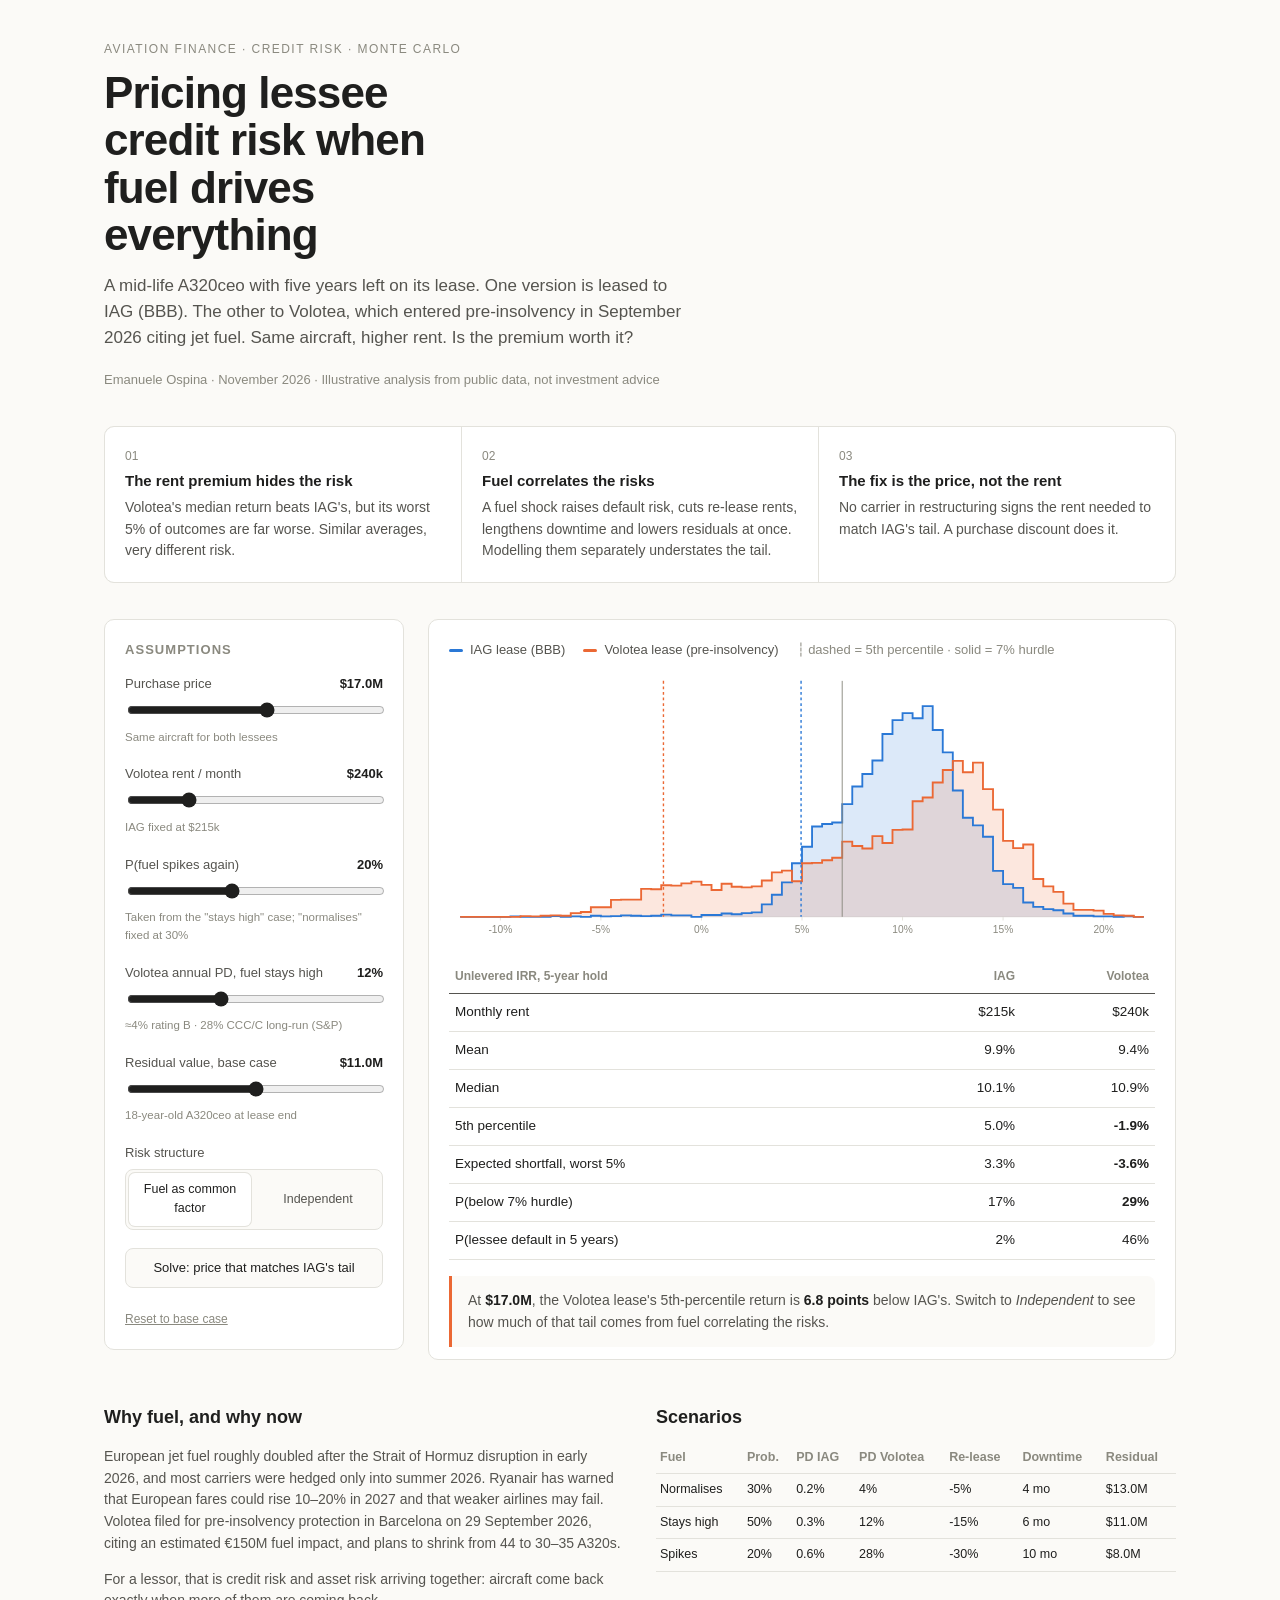
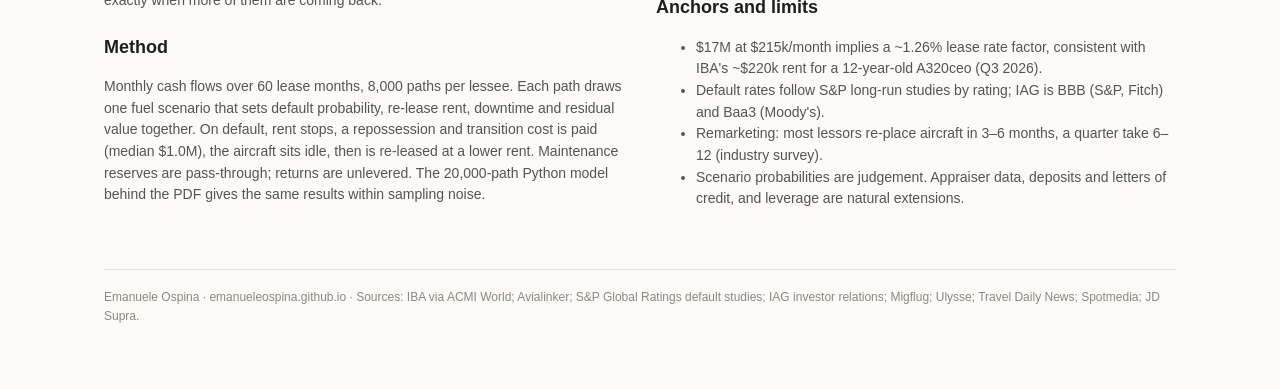
==== a320-lease-risk/index.html @ b13e16e5 "Add A320ceo lease credit-risk interactive analysis Co-Authored-By: Claude Opus 5.5 <noreply@anthropi" ====
<!doctype html>
<html lang="en">
<head>
<meta charset="utf-8">
<meta name="viewport" content="width=device-width,initial-scale=1">
<title>A320ceo Lease Risk</title>
<meta name="description" content="Interactive Monte Carlo: pricing lessee credit risk on a mid-life A320ceo when jet fuel drives default, re-lease rents and residual values together.">
<style>
:root{
  --bg:#fbfaf7;--surface:#ffffff;--ink:#1f1f1e;--ink2:#55544f;--muted:#8a897f;--rule:#e3e2dc;
  --iag:#2a78d6;--vol:#eb6834;--iag-fill:rgba(42,120,214,.16);--vol-fill:rgba(235,104,52,.16);
  --accent:#1f1f1e;
}
@media (prefers-color-scheme:dark){:root:not([data-theme="light"]){
  --bg:#121211;--surface:#1a1a19;--ink:#f0efec;--ink2:#c3c2b7;--muted:#8f8e85;--rule:#2e2e2b;
  --iag:#3987e5;--vol:#d95926;--iag-fill:rgba(57,135,229,.2);--vol-fill:rgba(217,89,38,.2);--accent:#f0efec;}}
:root[data-theme="dark"]{--bg:#121211;--surface:#1a1a19;--ink:#f0efec;--ink2:#c3c2b7;--muted:#8f8e85;--rule:#2e2e2b;
  --iag:#3987e5;--vol:#d95926;--iag-fill:rgba(57,135,229,.2);--vol-fill:rgba(217,89,38,.2);--accent:#f0efec;}
*{box-sizing:border-box}
body{margin:0;background:var(--bg);color:var(--ink);font:15px/1.55 -apple-system,BlinkMacSystemFont,"Segoe UI",Inter,Helvetica,Arial,sans-serif;-webkit-font-smoothing:antialiased}
.wrap{max-width:1120px;margin:0 auto;padding:40px 24px 64px}
header .kicker{font-size:12px;letter-spacing:.12em;text-transform:uppercase;color:var(--muted);margin-bottom:10px}
h1{font-size:clamp(28px,4.4vw,44px);line-height:1.08;letter-spacing:-.02em;margin:0 0 14px;font-weight:700;max-width:16ch}
.lede{font-size:17px;color:var(--ink2);max-width:62ch;margin:0}
.byline{margin-top:18px;font-size:13px;color:var(--muted)}
.byline a{color:var(--ink2)}
.findings{display:grid;grid-template-columns:repeat(3,1fr);gap:1px;background:var(--rule);border:1px solid var(--rule);border-radius:10px;overflow:hidden;margin:36px 0}
.finding{background:var(--surface);padding:20px}
.finding .n{font-size:12px;color:var(--muted);font-variant-numeric:tabular-nums}
.finding h3{font-size:15px;margin:6px 0 6px;line-height:1.3}
.finding p{margin:0;font-size:14px;color:var(--ink2)}
.lab{display:grid;grid-template-columns:300px 1fr;gap:24px;align-items:start}
.panel{background:var(--surface);border:1px solid var(--rule);border-radius:10px;padding:20px}
.panel h2{font-size:13px;letter-spacing:.08em;text-transform:uppercase;color:var(--muted);margin:0 0 14px;font-weight:600}
.ctl{margin-bottom:18px}
.ctl label{display:flex;justify-content:space-between;font-size:13px;color:var(--ink2);margin-bottom:6px}
.ctl label b{color:var(--ink);font-variant-numeric:tabular-nums;font-weight:600}
.ctl .hint{font-size:11.5px;color:var(--muted);margin-top:4px}
input[type=range]{width:100%;accent-color:var(--accent)}
.toggle{display:flex;gap:6px;background:var(--bg);border:1px solid var(--rule);border-radius:8px;padding:3px}
.toggle button{flex:1;border:0;background:transparent;color:var(--ink2);font:inherit;font-size:12.5px;padding:7px 6px;border-radius:6px;cursor:pointer}
.toggle button[aria-pressed=true]{background:var(--surface);color:var(--ink);box-shadow:0 0 0 1px var(--rule)}
.btn{width:100%;border:1px solid var(--rule);background:var(--bg);color:var(--ink);font:inherit;font-size:13px;padding:9px;border-radius:8px;cursor:pointer}
.btn:hover{border-color:var(--muted)}
.reset{background:none;border:0;color:var(--muted);font:inherit;font-size:12px;cursor:pointer;padding:0;text-decoration:underline}
.chartcard{padding:20px 20px 12px}
.legend{display:flex;gap:18px;font-size:13px;color:var(--ink2);margin-bottom:6px;flex-wrap:wrap}
.legend span{display:inline-flex;align-items:center;gap:7px}
.legend i{width:14px;height:3px;border-radius:2px;display:inline-block}
svg{display:block;width:100%;height:auto;overflow:visible}
.axis text{fill:var(--muted);font-size:11px}
.axis line,.axis path{stroke:var(--rule)}
.tip{position:absolute;pointer-events:none;background:var(--surface);border:1px solid var(--rule);border-radius:8px;padding:8px 10px;font-size:12px;box-shadow:0 4px 16px rgba(0,0,0,.08);opacity:0;transition:opacity .1s;white-space:nowrap}
.tip .row{display:flex;gap:10px;justify-content:space-between}
.stats{width:100%;border-collapse:collapse;margin-top:14px;font-size:13.5px;font-variant-numeric:tabular-nums}
.stats th{text-align:left;font-weight:600;color:var(--muted);font-size:12px;padding:8px 6px;border-bottom:1px solid var(--ink2)}
.stats th:not(:first-child),.stats td:not(:first-child){text-align:right}
.stats td{padding:8px 6px;border-bottom:1px solid var(--rule)}
.stats td.bad{font-weight:600}
.callout{margin-top:16px;padding:14px 16px;border-left:3px solid var(--vol);background:var(--bg);border-radius:0 8px 8px 0;font-size:14px;color:var(--ink2)}
.callout b{color:var(--ink)}
section.notes{margin-top:44px;display:grid;grid-template-columns:1fr 1fr;gap:32px}
section.notes h2{font-size:18px;margin:0 0 10px}
section.notes p,section.notes li{font-size:14px;color:var(--ink2)}
table.sc{width:100%;border-collapse:collapse;font-size:12.5px;font-variant-numeric:tabular-nums}
table.sc th,table.sc td{padding:6px 4px;border-bottom:1px solid var(--rule);text-align:left}
table.sc th{color:var(--muted);font-weight:600}
footer{margin-top:44px;padding-top:18px;border-top:1px solid var(--rule);font-size:12px;color:var(--muted)}
.busy{opacity:.5;transition:opacity .15s}
@media (max-width:860px){.lab{grid-template-columns:1fr}.findings{grid-template-columns:1fr}section.notes{grid-template-columns:1fr}}
@media (max-width:480px){.wrap{padding:28px 16px 48px}}
</style>
</head>
<body>
<div class="wrap">
<header>
  <div class="kicker">Aviation finance · Credit risk · Monte Carlo</div>
  <h1>Pricing lessee credit risk when fuel drives everything</h1>
  <p class="lede">A mid-life A320ceo with five years left on its lease. One version is leased to IAG (BBB). The other to Volotea, which entered pre-insolvency in September 2026 citing jet fuel. Same aircraft, higher rent. Is the premium worth it?</p>
  <div class="byline">Emanuele Ospina · November 2026 · Illustrative analysis from public data, not investment advice</div>
</header>

<div class="findings">
  <div class="finding"><div class="n">01</div><h3>The rent premium hides the risk</h3><p>Volotea's median return beats IAG's, but its worst 5% of outcomes are far worse. Similar averages, very different risk.</p></div>
  <div class="finding"><div class="n">02</div><h3>Fuel correlates the risks</h3><p>A fuel shock raises default risk, cuts re-lease rents, lengthens downtime and lowers residuals at once. Modelling them separately understates the tail.</p></div>
  <div class="finding"><div class="n">03</div><h3>The fix is the price, not the rent</h3><p>No carrier in restructuring signs the rent needed to match IAG's tail. A purchase discount does it.</p></div>
</div>

<div class="lab">
  <aside class="panel" aria-label="Assumptions">
    <h2>Assumptions</h2>
    <div class="ctl"><label for="price">Purchase price <b id="price-v"></b></label>
      <input id="price" type="range" min="11" max="22" step="0.1" value="17">
      <div class="hint">Same aircraft for both lessees</div></div>
    <div class="ctl"><label for="rentv">Volotea rent / month <b id="rentv-v"></b></label>
      <input id="rentv" type="range" min="200" max="380" step="5" value="240">
      <div class="hint">IAG fixed at $215k</div></div>
    <div class="ctl"><label for="pspike">P(fuel spikes again) <b id="pspike-v"></b></label>
      <input id="pspike" type="range" min="0" max="50" step="1" value="20">
      <div class="hint">Taken from the "stays high" case; "normalises" fixed at 30%</div></div>
    <div class="ctl"><label for="pdv">Volotea annual PD, fuel stays high <b id="pdv-v"></b></label>
      <input id="pdv" type="range" min="2" max="30" step="1" value="12">
      <div class="hint">≈4% rating B · 28% CCC/C long-run (S&amp;P)</div></div>
    <div class="ctl"><label for="resid">Residual value, base case <b id="resid-v"></b></label>
      <input id="resid" type="range" min="6" max="16" step="0.5" value="11">
      <div class="hint">18-year-old A320ceo at lease end</div></div>
    <div class="ctl"><label>Risk structure</label>
      <div class="toggle" role="group" aria-label="Risk structure">
        <button id="t-corr" aria-pressed="true">Fuel as common factor</button>
        <button id="t-ind" aria-pressed="false">Independent</button>
      </div></div>
    <div class="ctl"><button class="btn" id="solve">Solve: price that matches IAG's tail</button></div>
    <button class="reset" id="reset">Reset to base case</button>
  </aside>

  <div>
    <div class="panel chartcard" id="chartwrap" style="position:relative">
      <div class="legend"><span><i style="background:var(--iag)"></i>IAG lease (BBB)</span><span><i style="background:var(--vol)"></i>Volotea lease (pre-insolvency)</span><span style="color:var(--muted)">┆ dashed = 5th percentile · solid = 7% hurdle</span></div>
      <svg id="chart" viewBox="0 0 760 300" role="img" aria-label="Distribution of unlevered IRR for both leases"></svg>
      <div class="tip" id="tip"></div>
      <table class="stats" aria-label="Summary statistics">
        <thead><tr><th>Unlevered IRR, 5-year hold</th><th>IAG</th><th>Volotea</th></tr></thead>
        <tbody id="stats"></tbody>
      </table>
      <div class="callout" id="callout"></div>
    </div>
  </div>
</div>

<section class="notes">
  <div>
    <h2>Why fuel, and why now</h2>
    <p>European jet fuel roughly doubled after the Strait of Hormuz disruption in early 2026, and most carriers were hedged only into summer 2026. Ryanair has warned that European fares could rise 10–20% in 2027 and that weaker airlines may fail. Volotea filed for pre-insolvency protection in Barcelona on 29 September 2026, citing an estimated €150M fuel impact, and plans to shrink from 44 to 30–35 A320s.</p>
    <p>For a lessor, that is credit risk and asset risk arriving together: aircraft come back exactly when more of them are coming back.</p>
    <h2 style="margin-top:22px">Method</h2>
    <p>Monthly cash flows over 60 lease months, 8,000 paths per lessee. Each path draws one fuel scenario that sets default probability, re-lease rent, downtime and residual value together. On default, rent stops, a repossession and transition cost is paid (median $1.0M), the aircraft sits idle, then is re-leased at a lower rent. Maintenance reserves are pass-through; returns are unlevered. The 20,000-path Python model behind the PDF gives the same results within sampling noise.</p>
  </div>
  <div>
    <h2>Scenarios</h2>
    <table class="sc">
      <thead><tr><th>Fuel</th><th>Prob.</th><th>PD IAG</th><th>PD Volotea</th><th>Re-lease</th><th>Downtime</th><th>Residual</th></tr></thead>
      <tbody id="sc"></tbody>
    </table>
    <h2 style="margin-top:22px">Anchors and limits</h2>
    <ul>
      <li>$17M at $215k/month implies a ~1.26% lease rate factor, consistent with IBA's ~$220k rent for a 12-year-old A320ceo (Q3 2026).</li>
      <li>Default rates follow S&amp;P long-run studies by rating; IAG is BBB (S&amp;P, Fitch) and Baa3 (Moody's).</li>
      <li>Remarketing: most lessors re-place aircraft in 3–6 months, a quarter take 6–12 (industry survey).</li>
      <li>Scenario probabilities are judgement. Appraiser data, deposits and letters of credit, and leverage are natural extensions.</li>
    </ul>
  </div>
</section>

<footer>Emanuele Ospina · emanueleospina.github.io · Sources: IBA via ACMI World; Avialinker; S&amp;P Global Ratings default studies; IAG investor relations; Migflug; Ulysse; Travel Daily News; Spotmedia; JD Supra.</footer>
</div>

<script>
(()=>{
const T=60,N=8000,HURDLE=0.07,RENT_IAG=215e3,REPO=1.0e6;
const BASE={price:17,rentv:240,pspike:20,pdv:12,resid:11,corr:true};
let S={...BASE};
const $=id=>document.getElementById(id);

function scen(){
  const ps=S.pspike/100, pn=0.30, ph=Math.max(0,1-pn-ps);
  return [
    {name:"Normalises",p:pn,pdI:.002,pdV:.04,hc:-.05,res:(S.resid+2)*1e6,down:4},
    {name:"Stays high",p:ph,pdI:.003,pdV:S.pdv/100,hc:-.15,res:S.resid*1e6,down:6},
    {name:"Spikes",p:ps,pdI:.006,pdV:.28,hc:-.30,res:(S.resid-3)*1e6,down:10}];
}
function rng(seed){return()=>{seed|=0;seed=seed+0x6D2B79F5|0;let t=Math.imul(seed^seed>>>15,1|seed);t=t+Math.imul(t^t>>>7,61|t)^t;return((t^t>>>14)>>>0)/4294967296}}
function normal(r){let u=0;while(!u)u=r();return Math.sqrt(-2*Math.log(u))*Math.cos(2*Math.PI*r())}
function pick(r,sc){const u=r();let c=0;for(let i=0;i<3;i++){c+=sc[i].p;if(u<c)return i}return 2}

function irr(cf){let lo=-0.05,hi=0.10;
  for(let k=0;k<60;k++){const m=(lo+hi)/2;let npv=0,d=1;for(let t=0;t<=T;t++){npv+=cf[t]/d;d*=1+m}
    if(npv>0)lo=m;else hi=m}
  return Math.pow(1+(lo+hi)/2,12)-1}

function simulate(lessee,price,rent,n=N,seed=42){
  const r=rng(seed),sc=scen(),out=new Float64Array(n);let defs=0;const cf=new Float64Array(T+1);
  for(let j=0;j<n;j++){
    const s0=pick(r,sc);
    const sp=S.corr?s0:pick(r,sc),sh=S.corr?s0:pick(r,sc),sr=S.corr?s0:pick(r,sc),sd=S.corr?s0:pick(r,sc);
    const pd=lessee==="iag"?sc[sp].pdI:sc[sp].pdV;
    const hc=sc[sh].hc+0.05*normal(r);
    const resid=sc[sr].res*Math.exp(0.15*normal(r));
    const down=Math.min(24,Math.max(1,Math.round(sc[sd].down*Math.exp(0.35*normal(r)))));
    const repo=REPO*Math.exp(0.4*normal(r));
    const h=1-Math.pow(1-pd,1/12);
    const tau=Math.ceil(Math.log(1-r())/Math.log(1-h));
    const def=tau<=T; if(def)defs++;
    cf[0]=-price;
    for(let m=1;m<=T;m++){
      let c=0;
      if(m<tau)c+=rent;
      else if(def&&m>=tau+down)c+=rent*(1+hc);
      if(def&&m===tau)c-=repo;
      if(m===T)c+=resid;
      cf[m]=c}
    out[j]=irr(cf)}
  return{irr:out,pdef:defs/n}}

function summarize(x){
  const s=Float64Array.from(x).sort();const n=s.length,q=p=>s[Math.min(n-1,Math.floor(p*n))];
  const p5=q(.05);let tail=0,k=0,sum=0,below=0;
  for(const v of s){sum+=v;if(v<=p5){tail+=v;k++}if(v<HURDLE)below++}
  return{mean:sum/n,p50:q(.5),p5,es:tail/k,below:below/n}}

const fmt=v=>(v*100).toFixed(1)+"%";
let last=null;

function run(){
  const price=S.price*1e6, rv=S.rentv*1e3;
  const a=simulate("iag",price,RENT_IAG), v=simulate("vol",price,rv);
  const A=summarize(a.irr),V=summarize(v.irr);
  last={a,v,A,V};
  draw(a.irr,v.irr,A,V);
  $("stats").innerHTML=[
    ["Monthly rent","$215k","$"+S.rentv+"k"],
    ["Mean",fmt(A.mean),fmt(V.mean)],
    ["Median",fmt(A.p50),fmt(V.p50)],
    ["5th percentile",fmt(A.p5),fmt(V.p5),V.p5<A.p5],
    ["Expected shortfall, worst 5%",fmt(A.es),fmt(V.es),V.es<A.es],
    ["P(below 7% hurdle)",(A.below*100).toFixed(0)+"%",(V.below*100).toFixed(0)+"%",V.below>A.below],
    ["P(lessee default in 5 years)",(a.pdef*100).toFixed(0)+"%",(v.pdef*100).toFixed(0)+"%"]
  ].map(r=>`<tr><td>${r[0]}</td><td>${r[1]}</td><td class="${r[3]?'bad':''}">${r[2]}</td></tr>`).join("");
  const gap=(A.p5-V.p5)*100;
  $("callout").innerHTML = gap>0.3
    ? `At <b>$${S.price.toFixed(1)}M</b>, the Volotea lease's 5th-percentile return is <b>${gap.toFixed(1)} points</b> below IAG's. ${S.corr?"Switch to <i>Independent</i> to see how much of that tail comes from fuel correlating the risks.":"Switch back to <i>Fuel as common factor</i>: treating the risks as independent makes the tail look safer than it is."}`
    : `At these assumptions the Volotea lease's tail is no worse than IAG's. The premium or discount is doing its job.`;
  $("sc").innerHTML=scen().map(s=>`<tr><td>${s.name}</td><td>${(s.p*100).toFixed(0)}%</td><td>${(s.pdI*100).toFixed(1)}%</td><td>${(s.pdV*100).toFixed(0)}%</td><td>${(s.hc*100).toFixed(0)}%</td><td>${s.down} mo</td><td>$${(s.res/1e6).toFixed(1)}M</td></tr>`).join("");
}

function draw(a,v,A,V){
  const W=760,H=300,m={l:12,r:12,t:16,b:30},lo=-12,hi=22,nb=68,bw=(hi-lo)/nb;
  const bin=x=>{const c=new Array(nb).fill(0);for(const y of x){const i=Math.floor((y*100-lo)/bw);if(i>=0&&i<nb)c[i]++}return c.map(k=>k/x.length)};
  const ca=bin(a),cv=bin(v),ymax=Math.max(...ca,...cv)*1.12;
  const X=p=>m.l+(p-lo)/(hi-lo)*(W-m.l-m.r), Y=d=>H-m.b-d/ymax*(H-m.t-m.b);
  const path=c=>{let s=`M${X(lo)},${Y(0)}`;c.forEach((d,i)=>{s+=`L${X(lo+i*bw)},${Y(d)}L${X(lo+(i+1)*bw)},${Y(d)}`});return s+`L${X(hi)},${Y(0)}`};
  let g=`<g class="axis"><line x1="${m.l}" x2="${W-m.r}" y1="${H-m.b}" y2="${H-m.b}"/>`;
  for(let t=-10;t<=20;t+=5)g+=`<line x1="${X(t)}" x2="${X(t)}" y1="${H-m.b}" y2="${H-m.b+4}"/><text x="${X(t)}" y="${H-m.b+17}" text-anchor="middle">${t}%</text>`;
  g+=`</g>`;
  g+=`<path d="${path(ca)}Z" fill="var(--iag-fill)"/><path d="${path(cv)}Z" fill="var(--vol-fill)"/>`;
  g+=`<path d="${path(ca)}" fill="none" stroke="var(--iag)" stroke-width="2"/><path d="${path(cv)}" fill="none" stroke="var(--vol)" stroke-width="2"/>`;
  g+=`<line x1="${X(7)}" x2="${X(7)}" y1="${m.t}" y2="${H-m.b}" stroke="var(--muted)" stroke-width="1"/>`;
  for(const [p,c] of [[A.p5,"var(--iag)"],[V.p5,"var(--vol)"]])
    g+=`<line x1="${X(p*100)}" x2="${X(p*100)}" y1="${m.t}" y2="${H-m.b}" stroke="${c}" stroke-width="1.5" stroke-dasharray="3 3"/>`;
  g+=`<line id="xh" y1="${m.t}" y2="${H-m.b}" stroke="var(--ink2)" stroke-width="1" opacity="0"/>`;
  g+=`<rect id="hit" x="${m.l}" y="${m.t}" width="${W-m.l-m.r}" height="${H-m.t-m.b}" fill="transparent"/>`;
  const svg=$("chart");svg.innerHTML=g;
  const hit=svg.querySelector("#hit"),xh=svg.querySelector("#xh"),tip=$("tip"),wrap=$("chartwrap");
  hit.onmousemove=e=>{
    const r=svg.getBoundingClientRect(),sx=(e.clientX-r.left)/r.width*W;
    const i=Math.max(0,Math.min(nb-1,Math.floor(((sx-m.l)/(W-m.l-m.r)*(hi-lo))/bw)));
    const x0=lo+i*bw;xh.setAttribute("x1",X(x0+bw/2));xh.setAttribute("x2",X(x0+bw/2));xh.setAttribute("opacity",.5);
    tip.innerHTML=`<div style="color:var(--muted);margin-bottom:3px">IRR ${x0.toFixed(1)}% to ${(x0+bw).toFixed(1)}%</div>
      <div class="row"><span><i style="display:inline-block;width:8px;height:8px;border-radius:2px;background:var(--iag);margin-right:5px"></i>IAG</span><b>${(ca[i]*100).toFixed(1)}% of paths</b></div>
      <div class="row"><span><i style="display:inline-block;width:8px;height:8px;border-radius:2px;background:var(--vol);margin-right:5px"></i>Volotea</span><b>${(cv[i]*100).toFixed(1)}% of paths</b></div>`;
    const wr=wrap.getBoundingClientRect();let left=e.clientX-wr.left+14;if(left>wr.width-190)left-=210;
    tip.style.left=left+"px";tip.style.top=(e.clientY-wr.top-10)+"px";tip.style.opacity=1};
  hit.onmouseleave=()=>{tip.style.opacity=0;xh.setAttribute("opacity",0)};
}

function solvePrice(){
  const btn=$("solve");btn.textContent="Solving…";btn.disabled=true;
  setTimeout(()=>{
    const n=3000,target=summarize(simulate("iag",S.price*1e6,RENT_IAG,n,7).irr).p5;
    let lo=5e6,hi=30e6;
    for(let k=0;k<22;k++){const mid=(lo+hi)/2;
      const p5=summarize(simulate("vol",mid,S.rentv*1e3,n,7).irr).p5;
      if(p5>target)lo=mid;else hi=mid}
    const p=(lo+hi)/2,disc=1-p/(S.price*1e6);
    btn.disabled=false;btn.textContent="Solve: price that matches IAG's tail";
    $("callout").innerHTML=`To give the Volotea lease the same 5th-percentile return as IAG at $${S.price.toFixed(1)}M, a buyer would pay about <b>$${(p/1e6).toFixed(1)}M</b>, a <b>${(disc*100).toFixed(0)}% ${disc>=0?"discount":"premium"}</b>.`;
  },30);
}

const ctrls={price:v=>"$"+(+v).toFixed(1)+"M",rentv:v=>"$"+v+"k",pspike:v=>v+"%",pdv:v=>v+"%",resid:v=>"$"+(+v).toFixed(1)+"M"};
let pending=null;
function schedule(){$("chartwrap").classList.add("busy");clearTimeout(pending);pending=setTimeout(()=>{run();$("chartwrap").classList.remove("busy")},60)}
function sync(){for(const k in ctrls){$(k).value=S[k];$(k+"-v").textContent=ctrls[k](S[k])}
  $("t-corr").setAttribute("aria-pressed",S.corr);$("t-ind").setAttribute("aria-pressed",!S.corr)}
for(const k in ctrls)$(k).addEventListener("input",e=>{S[k]=+e.target.value;$(k+"-v").textContent=ctrls[k](S[k]);schedule()});
$("t-corr").onclick=()=>{S.corr=true;sync();schedule()};
$("t-ind").onclick=()=>{S.corr=false;sync();schedule()};
$("reset").onclick=()=>{S={...BASE};sync();schedule()};
$("solve").onclick=solvePrice;
sync();run();
})();
</script>
</body>
</html>
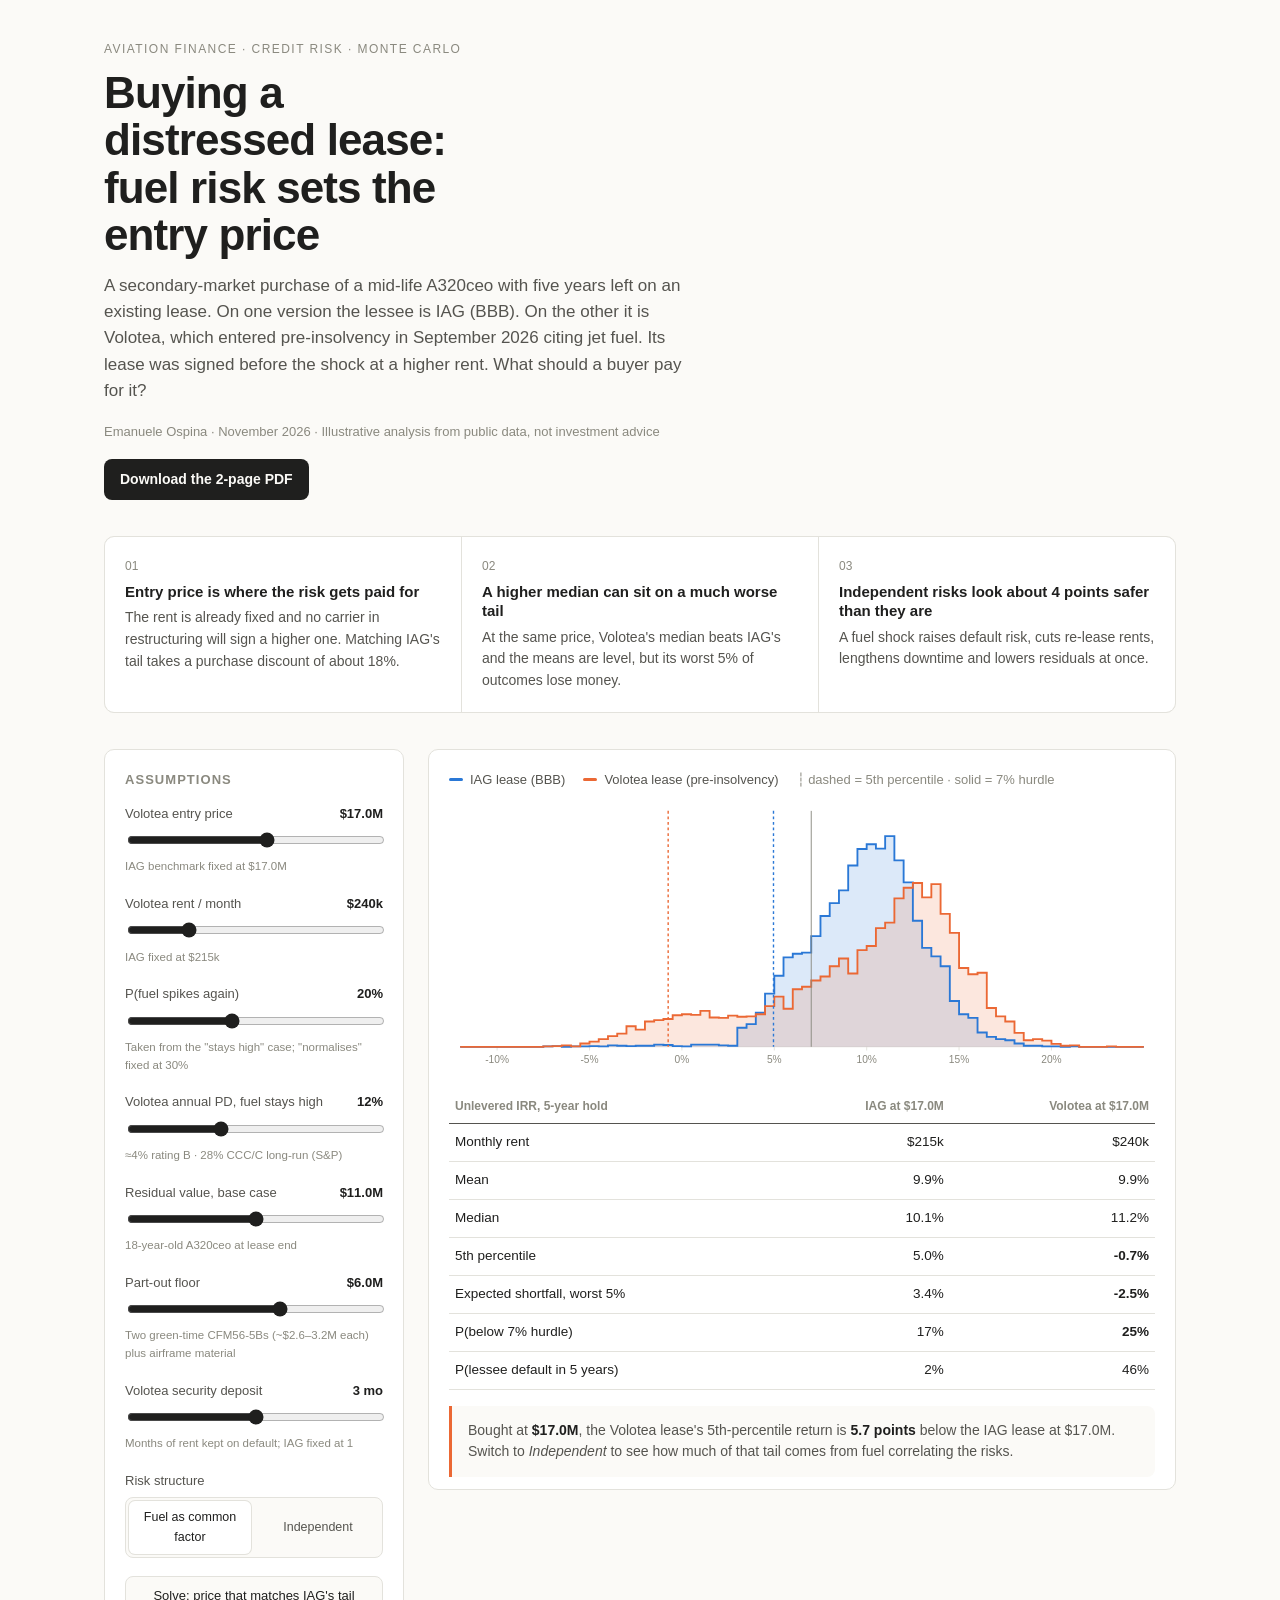
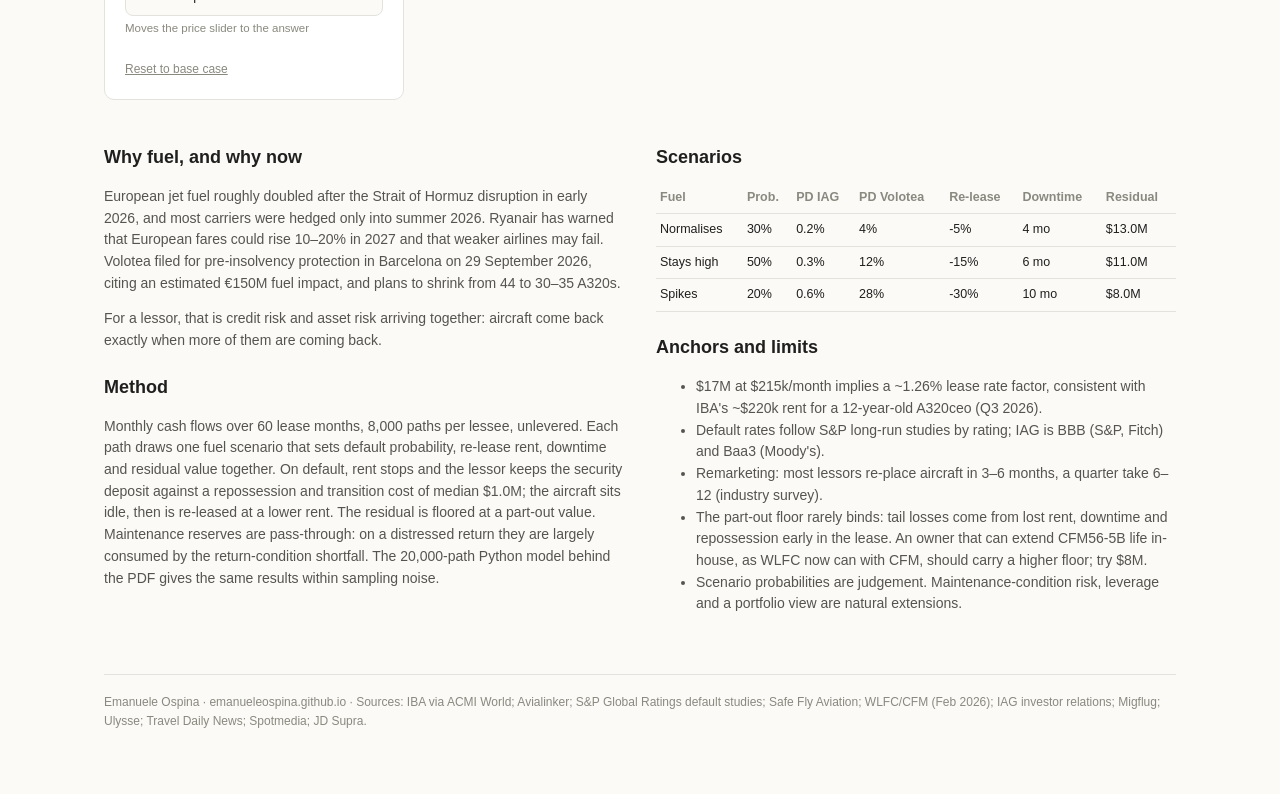
==== commit 52ce528d: "A320ceo analysis: acquisition framing, deposits and part-out floor, PDF download Co-Authored-By: Cla" ====
--- a/a320-lease-risk/index.html
+++ b/a320-lease-risk/index.html
@@ -3,8 +3,8 @@
 <head>
 <meta charset="utf-8">
 <meta name="viewport" content="width=device-width,initial-scale=1">
-<title>A320ceo Lease Risk</title>
-<meta name="description" content="Interactive Monte Carlo: pricing lessee credit risk on a mid-life A320ceo when jet fuel drives default, re-lease rents and residual values together.">
+<title>Distressed Lease Pricing</title>
+<meta name="description" content="Interactive Monte Carlo: what entry price makes a lease-attached A320ceo with a distressed lessee worth buying, when jet fuel drives default, re-lease rents and residual values together.">
 <style>
 :root{
   --bg:#fbfaf7;--surface:#ffffff;--ink:#1f1f1e;--ink2:#55544f;--muted:#8a897f;--rule:#e3e2dc;
@@ -24,6 +24,8 @@
 .lede{font-size:17px;color:var(--ink2);max-width:62ch;margin:0}
 .byline{margin-top:18px;font-size:13px;color:var(--muted)}
 .byline a{color:var(--ink2)}
+.dl{display:inline-block;margin-top:16px;padding:10px 16px;border-radius:8px;background:var(--ink);color:var(--bg);text-decoration:none;font-size:14px;font-weight:600}
+.dl:hover{opacity:.88}
 .findings{display:grid;grid-template-columns:repeat(3,1fr);gap:1px;background:var(--rule);border:1px solid var(--rule);border-radius:10px;overflow:hidden;margin:36px 0}
 .finding{background:var(--surface);padding:20px}
 .finding .n{font-size:12px;color:var(--muted);font-variant-numeric:tabular-nums}
@@ -68,30 +70,33 @@
 footer{margin-top:44px;padding-top:18px;border-top:1px solid var(--rule);font-size:12px;color:var(--muted)}
 .busy{opacity:.5;transition:opacity .15s}
 @media (max-width:860px){.lab{grid-template-columns:1fr}.findings{grid-template-columns:1fr}section.notes{grid-template-columns:1fr}}
-@media (max-width:480px){.wrap{padding:28px 16px 48px}}
+section.notes>div,.lab>div{min-width:0}
+.scwrap{overflow-x:auto}
+@media (max-width:480px){.wrap{padding:28px 16px 48px}table.sc{font-size:11px}table.sc th,table.sc td{padding:5px 3px}}
 </style>
 </head>
 <body>
 <div class="wrap">
 <header>
   <div class="kicker">Aviation finance · Credit risk · Monte Carlo</div>
-  <h1>Pricing lessee credit risk when fuel drives everything</h1>
-  <p class="lede">A mid-life A320ceo with five years left on its lease. One version is leased to IAG (BBB). The other to Volotea, which entered pre-insolvency in September 2026 citing jet fuel. Same aircraft, higher rent. Is the premium worth it?</p>
+  <h1>Buying a distressed lease: fuel risk sets the entry price</h1>
+  <p class="lede">A secondary-market purchase of a mid-life A320ceo with five years left on an existing lease. On one version the lessee is IAG (BBB). On the other it is Volotea, which entered pre-insolvency in September 2026 citing jet fuel. Its lease was signed before the shock at a higher rent. What should a buyer pay for it?</p>
   <div class="byline">Emanuele Ospina · November 2026 · Illustrative analysis from public data, not investment advice</div>
+  <a class="dl" href="A320ceo_Lease_Credit_Risk_Ospina.pdf" download>Download the 2-page PDF</a>
 </header>
 
 <div class="findings">
-  <div class="finding"><div class="n">01</div><h3>The rent premium hides the risk</h3><p>Volotea's median return beats IAG's, but its worst 5% of outcomes are far worse. Similar averages, very different risk.</p></div>
-  <div class="finding"><div class="n">02</div><h3>Fuel correlates the risks</h3><p>A fuel shock raises default risk, cuts re-lease rents, lengthens downtime and lowers residuals at once. Modelling them separately understates the tail.</p></div>
-  <div class="finding"><div class="n">03</div><h3>The fix is the price, not the rent</h3><p>No carrier in restructuring signs the rent needed to match IAG's tail. A purchase discount does it.</p></div>
+  <div class="finding"><div class="n">01</div><h3>Entry price is where the risk gets paid for</h3><p>The rent is already fixed and no carrier in restructuring will sign a higher one. Matching IAG's tail takes a purchase discount of about 18%.</p></div>
+  <div class="finding"><div class="n">02</div><h3>A higher median can sit on a much worse tail</h3><p>At the same price, Volotea's median beats IAG's and the means are level, but its worst 5% of outcomes lose money.</p></div>
+  <div class="finding"><div class="n">03</div><h3>Independent risks look about 4 points safer than they are</h3><p>A fuel shock raises default risk, cuts re-lease rents, lengthens downtime and lowers residuals at once.</p></div>
 </div>
 
 <div class="lab">
   <aside class="panel" aria-label="Assumptions">
     <h2>Assumptions</h2>
-    <div class="ctl"><label for="price">Purchase price <b id="price-v"></b></label>
+    <div class="ctl"><label for="price">Volotea entry price <b id="price-v"></b></label>
       <input id="price" type="range" min="11" max="22" step="0.1" value="17">
-      <div class="hint">Same aircraft for both lessees</div></div>
+      <div class="hint">IAG benchmark fixed at $17.0M</div></div>
     <div class="ctl"><label for="rentv">Volotea rent / month <b id="rentv-v"></b></label>
       <input id="rentv" type="range" min="200" max="380" step="5" value="240">
       <div class="hint">IAG fixed at $215k</div></div>
@@ -104,12 +109,19 @@
     <div class="ctl"><label for="resid">Residual value, base case <b id="resid-v"></b></label>
       <input id="resid" type="range" min="6" max="16" step="0.5" value="11">
       <div class="hint">18-year-old A320ceo at lease end</div></div>
+    <div class="ctl"><label for="floor">Part-out floor <b id="floor-v"></b></label>
+      <input id="floor" type="range" min="0" max="10" step="0.5" value="6">
+      <div class="hint">Two green-time CFM56-5Bs (~$2.6–3.2M each) plus airframe material</div></div>
+    <div class="ctl"><label for="dep">Volotea security deposit <b id="dep-v"></b></label>
+      <input id="dep" type="range" min="0" max="6" step="1" value="3">
+      <div class="hint">Months of rent kept on default; IAG fixed at 1</div></div>
     <div class="ctl"><label>Risk structure</label>
       <div class="toggle" role="group" aria-label="Risk structure">
         <button id="t-corr" aria-pressed="true">Fuel as common factor</button>
         <button id="t-ind" aria-pressed="false">Independent</button>
       </div></div>
-    <div class="ctl"><button class="btn" id="solve">Solve: price that matches IAG's tail</button></div>
+    <div class="ctl"><button class="btn" id="solve">Solve: price that matches IAG's tail</button>
+      <div class="hint">Moves the price slider to the answer</div></div>
     <button class="reset" id="reset">Reset to base case</button>
   </aside>
 
@@ -119,7 +131,7 @@
       <svg id="chart" viewBox="0 0 760 300" role="img" aria-label="Distribution of unlevered IRR for both leases"></svg>
       <div class="tip" id="tip"></div>
       <table class="stats" aria-label="Summary statistics">
-        <thead><tr><th>Unlevered IRR, 5-year hold</th><th>IAG</th><th>Volotea</th></tr></thead>
+        <thead><tr><th>Unlevered IRR, 5-year hold</th><th>IAG at $17.0M</th><th id="vh">Volotea</th></tr></thead>
         <tbody id="stats"></tbody>
       </table>
       <div class="callout" id="callout"></div>
@@ -133,31 +145,32 @@
     <p>European jet fuel roughly doubled after the Strait of Hormuz disruption in early 2026, and most carriers were hedged only into summer 2026. Ryanair has warned that European fares could rise 10–20% in 2027 and that weaker airlines may fail. Volotea filed for pre-insolvency protection in Barcelona on 29 September 2026, citing an estimated €150M fuel impact, and plans to shrink from 44 to 30–35 A320s.</p>
     <p>For a lessor, that is credit risk and asset risk arriving together: aircraft come back exactly when more of them are coming back.</p>
     <h2 style="margin-top:22px">Method</h2>
-    <p>Monthly cash flows over 60 lease months, 8,000 paths per lessee. Each path draws one fuel scenario that sets default probability, re-lease rent, downtime and residual value together. On default, rent stops, a repossession and transition cost is paid (median $1.0M), the aircraft sits idle, then is re-leased at a lower rent. Maintenance reserves are pass-through; returns are unlevered. The 20,000-path Python model behind the PDF gives the same results within sampling noise.</p>
+    <p>Monthly cash flows over 60 lease months, 8,000 paths per lessee, unlevered. Each path draws one fuel scenario that sets default probability, re-lease rent, downtime and residual value together. On default, rent stops and the lessor keeps the security deposit against a repossession and transition cost of median $1.0M; the aircraft sits idle, then is re-leased at a lower rent. The residual is floored at a part-out value. Maintenance reserves are pass-through: on a distressed return they are largely consumed by the return-condition shortfall. The 20,000-path Python model behind the PDF gives the same results within sampling noise.</p>
   </div>
   <div>
     <h2>Scenarios</h2>
-    <table class="sc">
+    <div class="scwrap"><table class="sc">
       <thead><tr><th>Fuel</th><th>Prob.</th><th>PD IAG</th><th>PD Volotea</th><th>Re-lease</th><th>Downtime</th><th>Residual</th></tr></thead>
       <tbody id="sc"></tbody>
-    </table>
+    </table></div>
     <h2 style="margin-top:22px">Anchors and limits</h2>
     <ul>
       <li>$17M at $215k/month implies a ~1.26% lease rate factor, consistent with IBA's ~$220k rent for a 12-year-old A320ceo (Q3 2026).</li>
       <li>Default rates follow S&amp;P long-run studies by rating; IAG is BBB (S&amp;P, Fitch) and Baa3 (Moody's).</li>
       <li>Remarketing: most lessors re-place aircraft in 3–6 months, a quarter take 6–12 (industry survey).</li>
-      <li>Scenario probabilities are judgement. Appraiser data, deposits and letters of credit, and leverage are natural extensions.</li>
+      <li>The part-out floor rarely binds: tail losses come from lost rent, downtime and repossession early in the lease. An owner that can extend CFM56-5B life in-house, as WLFC now can with CFM, should carry a higher floor; try $8M.</li>
+      <li>Scenario probabilities are judgement. Maintenance-condition risk, leverage and a portfolio view are natural extensions.</li>
     </ul>
   </div>
 </section>
 
-<footer>Emanuele Ospina · emanueleospina.github.io · Sources: IBA via ACMI World; Avialinker; S&amp;P Global Ratings default studies; IAG investor relations; Migflug; Ulysse; Travel Daily News; Spotmedia; JD Supra.</footer>
+<footer>Emanuele Ospina · emanueleospina.github.io · Sources: IBA via ACMI World; Avialinker; S&amp;P Global Ratings default studies; Safe Fly Aviation; WLFC/CFM (Feb 2026); IAG investor relations; Migflug; Ulysse; Travel Daily News; Spotmedia; JD Supra.</footer>
 </div>
 
 <script>
 (()=>{
-const T=60,N=8000,HURDLE=0.07,RENT_IAG=215e3,REPO=1.0e6;
-const BASE={price:17,rentv:240,pspike:20,pdv:12,resid:11,corr:true};
+const T=60,N=8000,HURDLE=0.07,RENT_IAG=215e3,REPO=1.0e6,IAG_PRICE=17e6;
+const BASE={price:17,rentv:240,pspike:20,pdv:12,resid:11,floor:6,dep:3,corr:true};
 let S={...BASE};
 const $=id=>document.getElementById(id);
 
@@ -178,13 +191,14 @@
   return Math.pow(1+(lo+hi)/2,12)-1}
 
 function simulate(lessee,price,rent,n=N,seed=42){
+  const depM=lessee==="iag"?1:S.dep,floor=S.floor*1e6;
   const r=rng(seed),sc=scen(),out=new Float64Array(n);let defs=0;const cf=new Float64Array(T+1);
   for(let j=0;j<n;j++){
     const s0=pick(r,sc);
     const sp=S.corr?s0:pick(r,sc),sh=S.corr?s0:pick(r,sc),sr=S.corr?s0:pick(r,sc),sd=S.corr?s0:pick(r,sc);
     const pd=lessee==="iag"?sc[sp].pdI:sc[sp].pdV;
     const hc=sc[sh].hc+0.05*normal(r);
-    const resid=sc[sr].res*Math.exp(0.15*normal(r));
+    const resid=Math.max(floor,sc[sr].res*Math.exp(0.15*normal(r)));
     const down=Math.min(24,Math.max(1,Math.round(sc[sd].down*Math.exp(0.35*normal(r)))));
     const repo=REPO*Math.exp(0.4*normal(r));
     const h=1-Math.pow(1-pd,1/12);
@@ -195,7 +209,7 @@
       let c=0;
       if(m<tau)c+=rent;
       else if(def&&m>=tau+down)c+=rent*(1+hc);
-      if(def&&m===tau)c-=repo;
+      if(def&&m===tau)c-=repo-depM*rent;
       if(m===T)c+=resid;
       cf[m]=c}
     out[j]=irr(cf)}
@@ -212,9 +226,10 @@
 
 function run(){
   const price=S.price*1e6, rv=S.rentv*1e3;
-  const a=simulate("iag",price,RENT_IAG), v=simulate("vol",price,rv);
+  const a=simulate("iag",IAG_PRICE,RENT_IAG), v=simulate("vol",price,rv);
   const A=summarize(a.irr),V=summarize(v.irr);
   last={a,v,A,V};
+  $("vh").textContent="Volotea at $"+S.price.toFixed(1)+"M";
   draw(a.irr,v.irr,A,V);
   $("stats").innerHTML=[
     ["Monthly rent","$215k","$"+S.rentv+"k"],
@@ -227,19 +242,20 @@
   ].map(r=>`<tr><td>${r[0]}</td><td>${r[1]}</td><td class="${r[3]?'bad':''}">${r[2]}</td></tr>`).join("");
   const gap=(A.p5-V.p5)*100;
   $("callout").innerHTML = gap>0.3
-    ? `At <b>$${S.price.toFixed(1)}M</b>, the Volotea lease's 5th-percentile return is <b>${gap.toFixed(1)} points</b> below IAG's. ${S.corr?"Switch to <i>Independent</i> to see how much of that tail comes from fuel correlating the risks.":"Switch back to <i>Fuel as common factor</i>: treating the risks as independent makes the tail look safer than it is."}`
+    ? `Bought at <b>$${S.price.toFixed(1)}M</b>, the Volotea lease's 5th-percentile return is <b>${gap.toFixed(1)} points</b> below the IAG lease at $17.0M. ${S.corr?"Switch to <i>Independent</i> to see how much of that tail comes from fuel correlating the risks.":"Switch back to <i>Fuel as common factor</i>: treating the risks as independent makes the tail look safer than it is."}`
     : `At these assumptions the Volotea lease's tail is no worse than IAG's. The premium or discount is doing its job.`;
   $("sc").innerHTML=scen().map(s=>`<tr><td>${s.name}</td><td>${(s.p*100).toFixed(0)}%</td><td>${(s.pdI*100).toFixed(1)}%</td><td>${(s.pdV*100).toFixed(0)}%</td><td>${(s.hc*100).toFixed(0)}%</td><td>${s.down} mo</td><td>$${(s.res/1e6).toFixed(1)}M</td></tr>`).join("");
 }
 
 function draw(a,v,A,V){
-  const W=760,H=300,m={l:12,r:12,t:16,b:30},lo=-12,hi=22,nb=68,bw=(hi-lo)/nb;
+  const q99=x=>{const t=Float64Array.from(x).sort();return t[Math.floor(.995*t.length)]*100};
+  const W=760,H=300,m={l:12,r:12,t:16,b:30},lo=-12,hi=Math.max(22,Math.ceil((Math.max(q99(a),q99(v))+2)/5)*5),bw=0.5,nb=Math.round((hi-lo)/bw);
   const bin=x=>{const c=new Array(nb).fill(0);for(const y of x){const i=Math.floor((y*100-lo)/bw);if(i>=0&&i<nb)c[i]++}return c.map(k=>k/x.length)};
   const ca=bin(a),cv=bin(v),ymax=Math.max(...ca,...cv)*1.12;
   const X=p=>m.l+(p-lo)/(hi-lo)*(W-m.l-m.r), Y=d=>H-m.b-d/ymax*(H-m.t-m.b);
   const path=c=>{let s=`M${X(lo)},${Y(0)}`;c.forEach((d,i)=>{s+=`L${X(lo+i*bw)},${Y(d)}L${X(lo+(i+1)*bw)},${Y(d)}`});return s+`L${X(hi)},${Y(0)}`};
   let g=`<g class="axis"><line x1="${m.l}" x2="${W-m.r}" y1="${H-m.b}" y2="${H-m.b}"/>`;
-  for(let t=-10;t<=20;t+=5)g+=`<line x1="${X(t)}" x2="${X(t)}" y1="${H-m.b}" y2="${H-m.b+4}"/><text x="${X(t)}" y="${H-m.b+17}" text-anchor="middle">${t}%</text>`;
+  for(let t=-10;t<=hi-2;t+=5)g+=`<line x1="${X(t)}" x2="${X(t)}" y1="${H-m.b}" y2="${H-m.b+4}"/><text x="${X(t)}" y="${H-m.b+17}" text-anchor="middle">${t}%</text>`;
   g+=`</g>`;
   g+=`<path d="${path(ca)}Z" fill="var(--iag-fill)"/><path d="${path(cv)}Z" fill="var(--vol-fill)"/>`;
   g+=`<path d="${path(ca)}" fill="none" stroke="var(--iag)" stroke-width="2"/><path d="${path(cv)}" fill="none" stroke="var(--vol)" stroke-width="2"/>`;
@@ -265,18 +281,19 @@
 function solvePrice(){
   const btn=$("solve");btn.textContent="Solving…";btn.disabled=true;
   setTimeout(()=>{
-    const n=3000,target=summarize(simulate("iag",S.price*1e6,RENT_IAG,n,7).irr).p5;
+    const target=summarize(simulate("iag",IAG_PRICE,RENT_IAG).irr).p5, from=S.price;
     let lo=5e6,hi=30e6;
-    for(let k=0;k<22;k++){const mid=(lo+hi)/2;
-      const p5=summarize(simulate("vol",mid,S.rentv*1e3,n,7).irr).p5;
+    for(let k=0;k<16;k++){const mid=(lo+hi)/2;
+      const p5=summarize(simulate("vol",mid,S.rentv*1e3).irr).p5;
       if(p5>target)lo=mid;else hi=mid}
-    const p=(lo+hi)/2,disc=1-p/(S.price*1e6);
+    const p=(lo+hi)/2,disc=1-p/(from*1e6);
     btn.disabled=false;btn.textContent="Solve: price that matches IAG's tail";
-    $("callout").innerHTML=`To give the Volotea lease the same 5th-percentile return as IAG at $${S.price.toFixed(1)}M, a buyer would pay about <b>$${(p/1e6).toFixed(1)}M</b>, a <b>${(disc*100).toFixed(0)}% ${disc>=0?"discount":"premium"}</b>.`;
+    S.price=Math.round(p/1e5)/10;sync();run();
+    $("callout").innerHTML=`Entry price moved from $${from.toFixed(1)}M to <b>$${(p/1e6).toFixed(1)}M</b>, a <b>${(Math.abs(disc)*100).toFixed(0)}% ${disc>=0?"discount":"premium"}</b>. The two dashed 5th-percentile lines now sit together: the distressed lease, bought cheaper, carries the same tail as the IAG lease at $17.0M.`;
   },30);
 }
 
-const ctrls={price:v=>"$"+(+v).toFixed(1)+"M",rentv:v=>"$"+v+"k",pspike:v=>v+"%",pdv:v=>v+"%",resid:v=>"$"+(+v).toFixed(1)+"M"};
+const ctrls={price:v=>"$"+(+v).toFixed(1)+"M",rentv:v=>"$"+v+"k",pspike:v=>v+"%",pdv:v=>v+"%",resid:v=>"$"+(+v).toFixed(1)+"M",floor:v=>"$"+(+v).toFixed(1)+"M",dep:v=>v+" mo"};
 let pending=null;
 function schedule(){$("chartwrap").classList.add("busy");clearTimeout(pending);pending=setTimeout(()=>{run();$("chartwrap").classList.remove("busy")},60)}
 function sync(){for(const k in ctrls){$(k).value=S[k];$(k+"-v").textContent=ctrls[k](S[k])}
